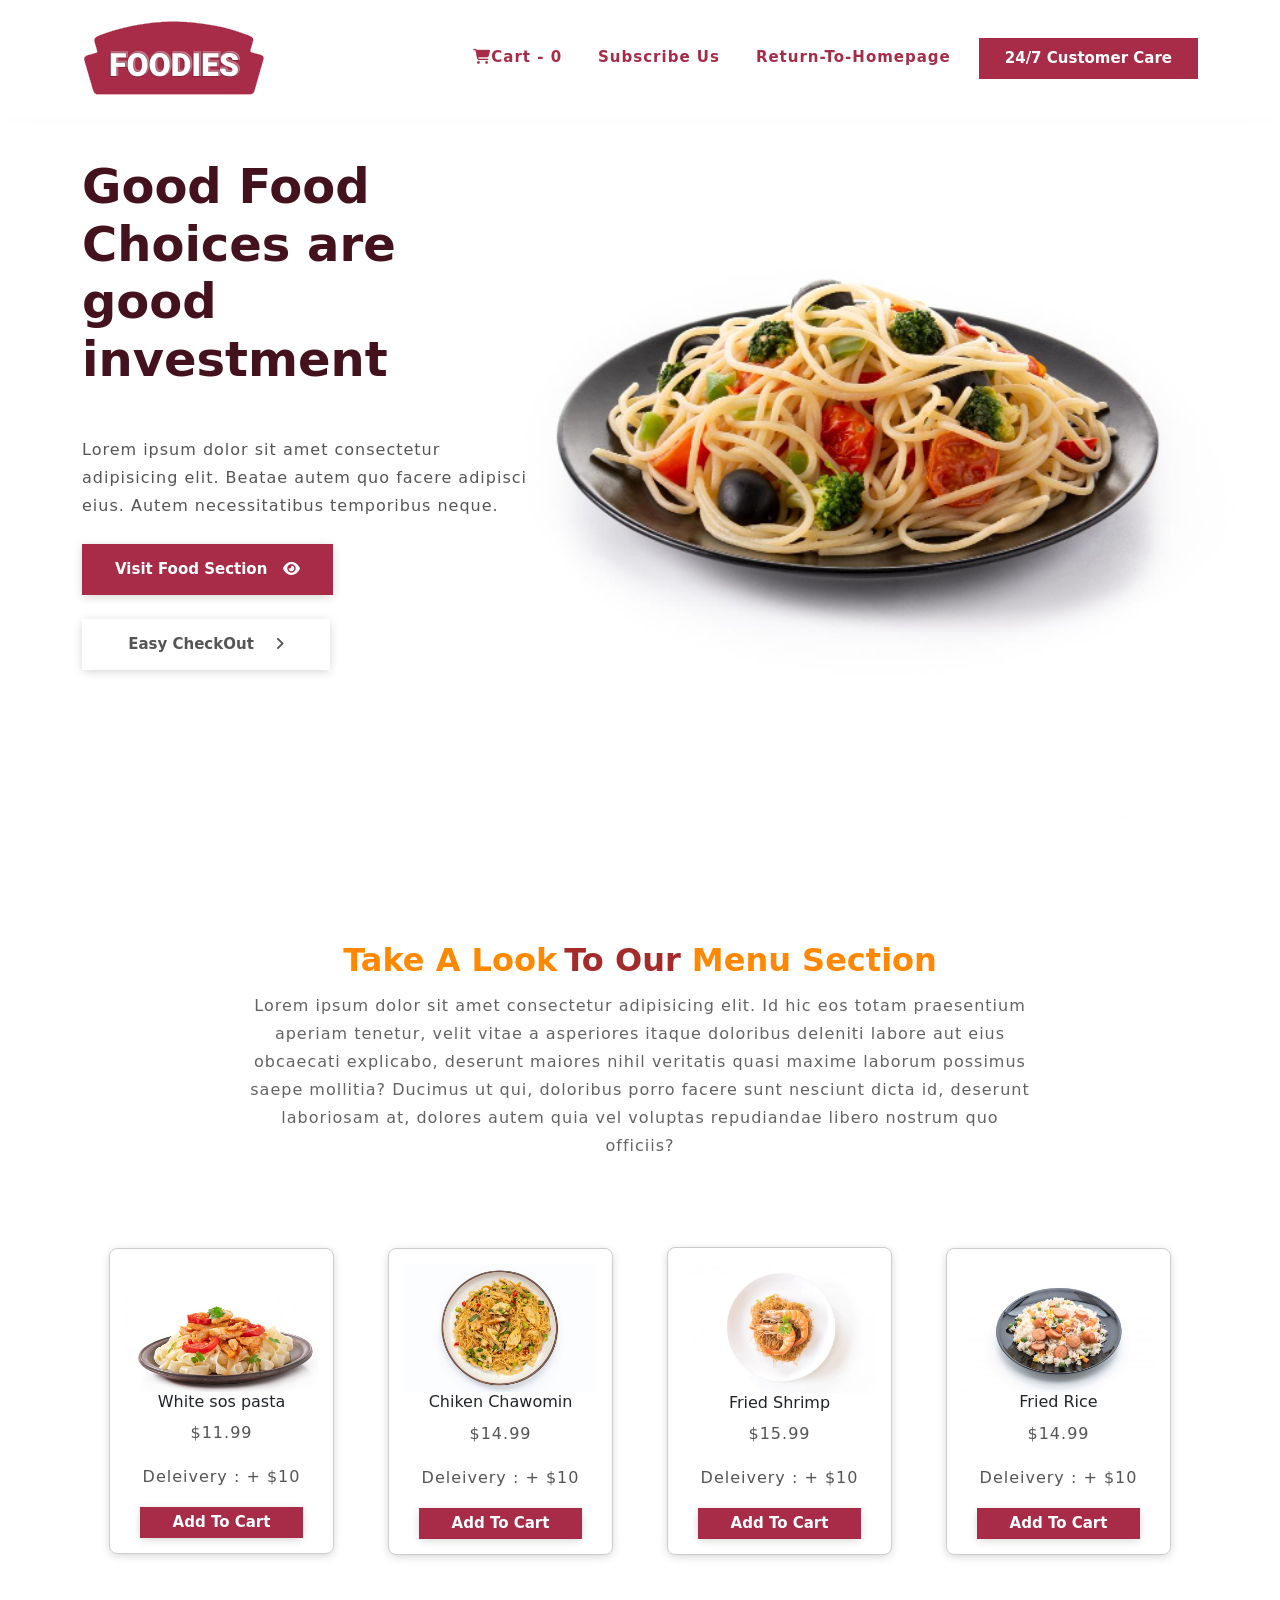
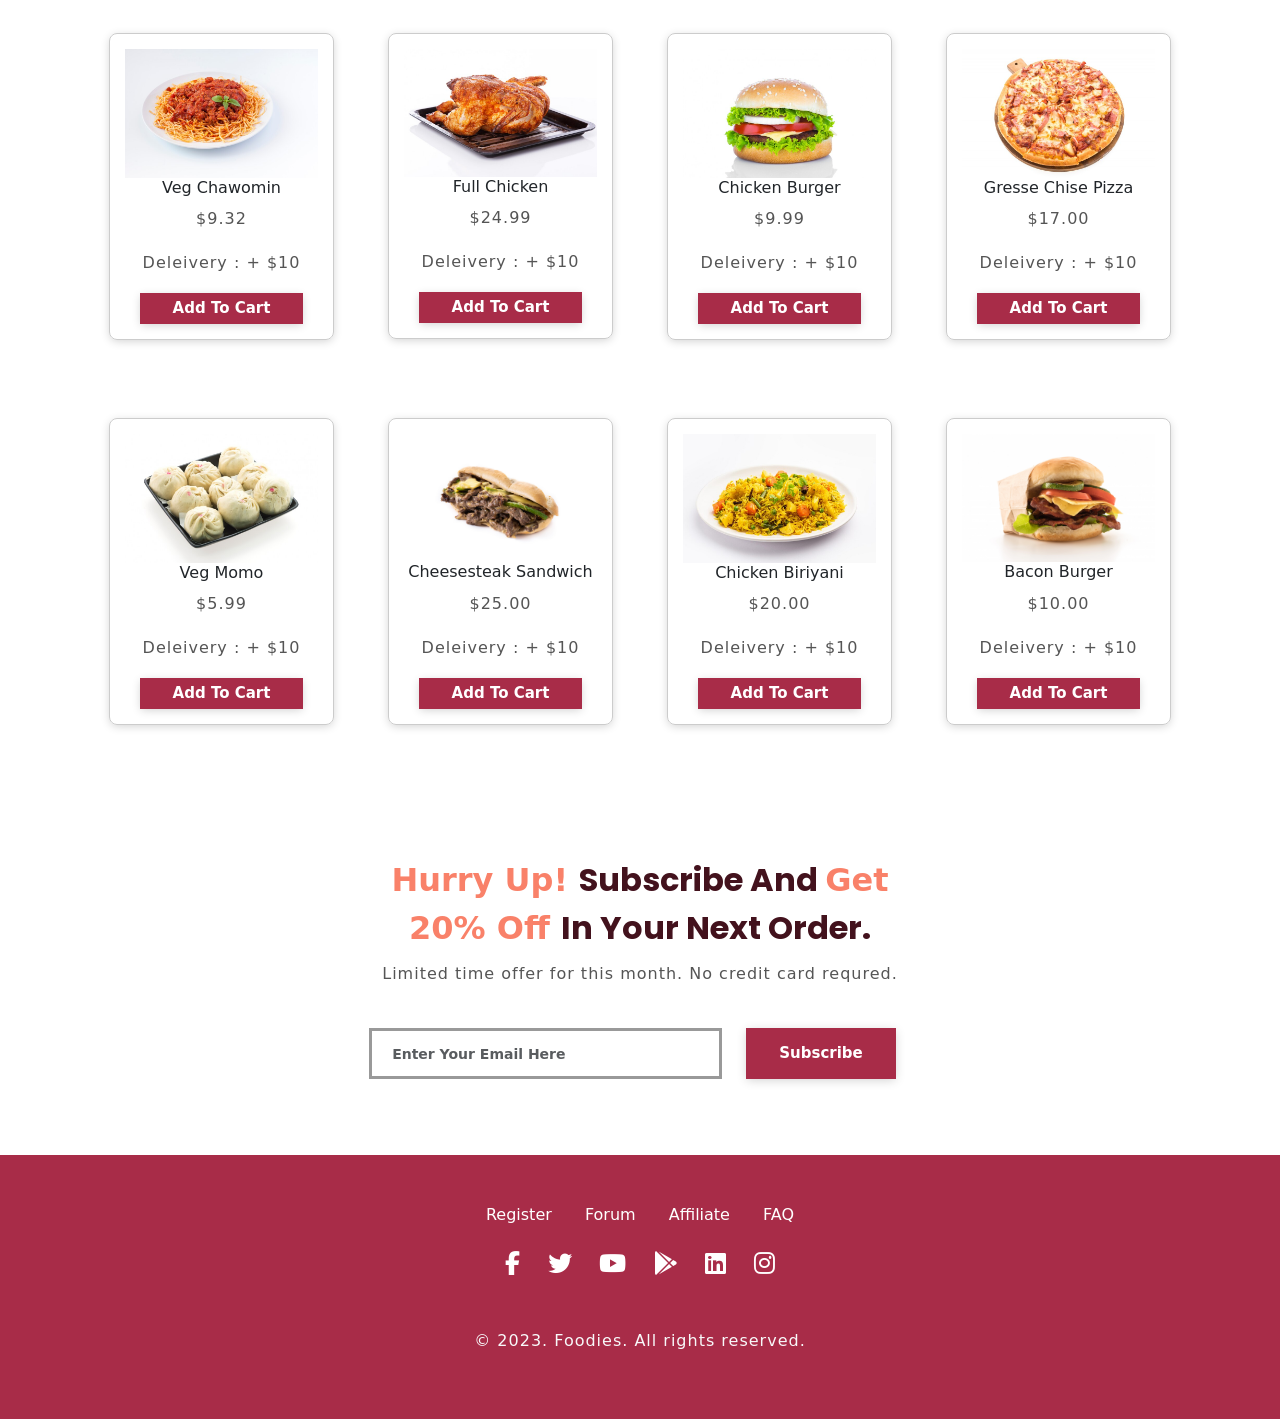
==== All-pages/add-cart.html @ e52ccf72 "first commit" ====
<!DOCTYPE html>
<html lang="en">
<head>
    <meta charset="UTF-8">
    <meta name="viewport" content="width=device-width, initial-scale=1.0">
    <title>Foodies/App/Kitchen/.in</title>

   <!-- Bootstrap css  -->
    <link rel="stylesheet" href="../bootstrap-5.3.2-dist/css/bootstrap.css">

     <!-- Own Css Link  -->
    <link rel="stylesheet" href="../StyleSheets/style.css">
    <link rel="stylesheet" href="../StyleSheets/responsive.css">
    
   <!-- font awsome cdn  -->
    <link rel="stylesheet" href="https://cdnjs.cloudflare.com/ajax/libs/font-awesome/6.4.2/css/all.min.css">
    <link rel="icon" type="image/icon" href="../Images/logo.png">
</head>
<body>

    <!-- Navbar Section  -->
<header>
    <nav class="navbar navbar-expand-lg navigation-wrap" id="nav-menu">
        <div class="container">
        <a class="navbar-brand" href="#"><img src="../Images/logo.png"></a>
        <button class="navbar-toggler" type="button" data-bs-toggle="collapse" data-bs-target="#navbarText" aria-controls="navbarText" aria-expanded="false" aria-label="Toggle navigation">
          <i class=" fas fa-strem navbar-toggler-icon"></i>
        </button>
        <div class="collapse navbar-collapse" id="navbarText">
          <ul class="navbar-nav ms-auto mb-2 mb-lg-0">
          
            <li class="nav-item" onclick="Cartitems()">
              <a class="nav-link add_to_cart">
                <i class="fa-solid fa-cart-shopping"></i>Cart - 
                 <span id="cart_status">0</span></a>
            </li>
            <li class="nav-item">
              <a class="nav-link" href="#newsletter">Subscribe Us</a>
            </li>

            <li class="nav-item">
                <a class="nav-link" href="../index.html">Return-to-homepage</a>
              </li>
             <li><button id="number" class="main-btn">24/7 Customer Care</button></li>
          </ul>
        </div>
        </div>
      </nav>



 <div id="cart" class="text-center ca_rt"><span class="cro_ss"><i class="fa-solid fa-xmark"></i></span>
  <img src="../Images/logo.png" alt="Logo" height="10%" width="40%" class="img-fluid mb-4 d-flex align-baseline">
  <div class="status"></div><hr>
  
  <div id="cartItems"></div>
  <div id="totalPrice"><span style="color: red;">Total: $0.00</span></div>
  <a href="#" id="Checkout_btn" class="main-btn py-0 my-3">CheckOut</a><br>
  <label>Delivery + VAT Changes : $ 10.00</label>
</div> <!-- Cart section end -->
</header>

<!-- Section-1 top banner  -->

<section id="Cart-Home">
  <div class="container-fluid px-0 top-banner3">
    <div class="container">
      <div class="row">
        <div class="col-lg-5 col-md-6">
          <h1>Good Food Choices are good investment</h1>
          <p>Lorem ipsum dolor sit amet consectetur adipisicing elit.
             Beatae autem quo facere adipisci eius. Autem necessitatibus temporibus neque.</p>
             <div class="mt-4">
              <a href="#our_product"><button class="main-btn">Visit Food Section<i class="fa-solid fa-eye ps-3"></i></button></a>
              <button class="white-btn ms-lg-7 mt-lg-4 mt-4 Big_button " onclick="checkOut()">Easy CheckOut <i class="fas fa-angle-right ps-3"></i></button>
             </div>
        </div>
      </div>
    </div>
  </div>
</section>


<!--  Section-2 Food Heading  -->
<section id="explore-food">
  <div class="explore-food wrapper">
    <div class="container">
      <div class="row">
        <div class="col-sm-12">
          <div class="text-content text-center">
            <h2><span style="color: rgb(255, 136, 0);">Take a Look</span> <span style="color: brown;">To Our</span><span style="color: rgb(255, 136, 0);"> Menu Section</span> </h2>
            <p style="color: #636363;">Lorem ipsum dolor sit amet consectetur adipisicing elit. Id hic eos totam praesentium 
              aperiam tenetur, velit vitae a asperiores itaque doloribus deleniti labore aut eius
               obcaecati explicabo, deserunt maiores nihil veritatis quasi maxime laborum possimus 
               saepe mollitia? Ducimus ut qui, doloribus porro facere sunt nesciunt dicta id, deserunt 
               laboriosam at, dolores autem quia vel voluptas repudiandae libero nostrum quo officiis?</p>
          </div>
        </div>
      </div>
    </div>
  </div>
</section>
<!--  Sections -3 Product-->


    <!-- 1st section start -->
    <section id="our_product" class="container mx-auto">
    <div class="container mt-1">
      <div class="row">
          <div class="col-md-3 center_class">
              <div class="product-card container ">
                  <img src="../Images/order-images/white-sors-pasta-1.jpg" alt="Product 4" width="100%" height="100%">
                  <h6>White sos pasta</h6>
                  <p>$11.99</p>
                  <p>Deleivery : + $10</p>
                  <button class=" py-0 main-btn" onclick=" addMessage(),addToCart('./burger.jpg', 'White sos pasta', 11.99)">Add to Cart</button>
              </div>
          </div>
          <div class="col-md-3 center_class">
              <div class="product-card container ">
                  <img src="../Images/order-images/chawomin-2.jpg" alt="Product 4" width="100%" height="100%">
                  <h6> Chiken Chawomin</h6>
                  <p>$14.99</p>
                  <p>Deleivery : + $10</p>
                  <button class="main-btn py-0 " onclick="addMessage(),addToCart('./product2.jpg', 'Chiken Chawomin', 14.99)">Add to Cart</button>
              </div>
          </div>
          <div class="col-md-3 center_class">
              <div class="product-card container ">
                  <img src="../Images/order-images/shrimp-3.jpg" alt="Product 4" width="100%" height="100%">
                  <h6>Fried Shrimp</h6>
                  <p>$15.99</p>
                  <p>Deleivery : + $10</p>
                  <button class="main-btn py-0" onclick="addMessage(),addToCart('product3.jpg', 'Fried Shrimp', 15.99)">Add to Cart</button>
              </div>
          </div>
          <div class="col-md-3 center_class">
              <div class="product-card container ">
                  <img src="../Images/order-images/spacial-fried-rice-4.jpg" alt="Product 4" width="100%" height="100%">
                  <h6>Fried Rice</h6>
                  <p>$14.99</p>
                  <p>Deleivery : + $10</p>
                  <button class="main-btn py-0" onclick="addMessage(),addToCart('product4.jpg', 'Chicken wings', 14.99)">Add to Cart</button>
              </div>
          </div>
      </div>
  </div> <!-- 1st section end -->
  
  
  <!-- 2nd section start -->
  <div class="container mt-5">
      <div class="row">
          <div class="col-md-3 center_class">
              <div class="product-card container">
                  <img src="../Images/order-images/chawomin-5.jpg" alt="Product 4" width="100%" height="100%">
                  <h6>Veg Chawomin</h6>
                  <p>$9.32</p>
                  <p>Deleivery : + $10</p>
                  <button class="main-btn py-0" onclick="addMessage(),addToCart('./burger.jpg', 'Veg Chawomin', 9.32)">Add to Cart</button>
              </div>
          </div>
          <div class="col-md-3 center_class">
              <div class="product-card container">
                  <img src="../Images/order-images/chicken-6.jpg" alt="Product 4" width="100%" height="100%">
                  <h6>Full Chicken</h6>
                  <p>$24.99</p>
                  <p>Deleivery : + $10</p>
                  <button class="main-btn py-0" onclick="addMessage(),addToCart('./product2.jpg', 'Full Chicken', 24.99)">Add to Cart</button>
              </div>
          </div>
          <div class="col-md-3 center_class">
              <div class="product-card container">
                  <img src="../Images/order-images/burger-7.jpg" alt="Product 4" width="100%" height="100%">
                  <h6>Chicken Burger</h6>
                  <p>$9.99</p>
                  <p>Deleivery : + $10</p>
                  <button class="main-btn py-0" onclick="addMessage(),addToCart('product3.jpg', 'Chicken Burger', 9.99)">Add to Cart</button>
              </div>
          </div>
          <div class="col-md-3 center_class">
              <div class="product-card container">
                  <img src="../Images/order-images/pizza-8.jpg" alt="Product 4" width="100%" height="100%">
                  <h6>Gresse Chise Pizza</h6>
                  <p>$17.00</p>
                  <p>Deleivery : + $10</p>
                  <button class="main-btn py-0" onclick="addMessage(),addToCart('product4.jpg', 'Gresse Chise Pizza', 17.00)">Add to Cart</button>
              </div>
          </div>
      </div>
  </div> <!-- 2nd section end -->
  
  <!-- 3rd section start -->
  <div class="container mt-5">
      <div class="row">
          <div class="col-md-3 center_class">
              <div class="product-card container">
                  <img src="../Images/order-images/momos-9.jpg" alt="Product 4" width="100%" height="100%">
                  <h6>Veg Momo</h6>
                  <p>$5.99</p>
                  <p>Deleivery : + $10</p>
                  <button class="main-btn py-0" onclick="addMessage(),addToCart('./burger.jpg', 'Veg Momo', 5.99)">Add to Cart</button>
              </div>
          </div>
          <div class="col-md-3 center_class">
              <div class="product-card container">
                  <img src="../Images/order-images/cheesesteak sandwich-13.jpg" alt="Product 4" width="100%" height="100%">
                  <h6>Cheesesteak Sandwich</h6>
                  <p class="padding-stops">$25.00</p>
                  <p class="padding-stop">Deleivery : + $10</p>
                  <button class="main-btn py-0 " onclick="addMessage(),addToCart('./product2.jpg', 'Cheesesteak Sandwich', 25.00)">Add to Cart</button>
              </div>
          </div>
          <div class="col-md-3 center_class">
              <div class="product-card container md-w-25">
                  <img src="../Images/order-images/biriyani-10.jpg" alt="Product 4" width="100%" height="100%">
                  <h6>Chicken Biriyani</h6>
                  <p>$20.00</p>
                  <p>Deleivery : + $10</p>
                  <button class=" main-btn py-0 " onclick="addMessage(),addToCart('product3.jpg', 'Chicken Biriyani', 20.00)">Add to Cart</button>
              </div>
          </div>
          <div class="col-md-3 center_class">
              <div class="product-card container md-w-25">
                  <img src="../Images/order-images/bacon-burger-11.jpg" alt="Product 4" width="100%" height="100%">
                  <h6>Bacon Burger</h6>
                  <p>$10.00</p>
                  <p>Deleivery : + $10</p>
                  <button class="main-btn py-0 " onclick="addMessage(),addToCart('product4.jpg', 'Bacon Burger', 10.00)">Add to Cart</button>
            </div>
          </div>
      </div>
  </div>
</section><!-- 3rd section end -->

<!-- Section-4 NewsLetter  -->

<section id="newsletter">
  <div class="newsletter wrapper">
    <div class="container">
      <div class="row">
        <div class="col-sm-12">
          <div class="text-content text-center pb-4">
            <h2><span style="color: #f98169;">Hurry up! </span>Subscribe 
              and <span style="color: #f98169;"> get 20% off </span>in your next order.</h2>
              <p>Limited time offer for this month. No credit card requred.</p>
          </div>
          <form action="#" class="newsletter">
            <div class="row">
              <div class="col-md-8 col-12 mb-4">
                <input type="text" class="form-control" placeholder="Enter Your Email Here" name="email" required>
              </div>
              <div class="col-md-4 col-12">
                <button class="main-btn" type="submit">Subscribe</button>
              </div>
            </div>
          </form>
        </div>
      </div>
    </div>
  </div>
</section>
<!--  Section-5 Footer-->

<footer id="footer">
  <div class="footer py-5">
    <div class="container">
      <div class="row">
        <div class="col-md-12 text-center">
          <a class="footer-link" href="#">Register</a>
          <a class="footer-link" href="#">Forum</a>
          <a class="footer-link" href="#">Affiliate</a>
          <a class="footer-link" href="#">FAQ</a>
          <div class="footer-social pt-4 text-center">
            <a href="#"><i class="fab fa-facebook-f"></i></a>
            <a href="#"><i class="fab fa-twitter"></i></a>
            <a href="#"><i class="fab fa-youtube"></i></a>
            <a href="#"><i class="fa-brands fa-google-play"></i></a>
            <a href="#"><i class="fab fa-linkedin"></i></a>
            <a href="#"><i class="fab fa-instagram"></i></a>
        <div class="col-sm-12">
          <div class="footer-copy">
            <div class="copy-right text-center pt-5">
              <p class="text-light"> © 2023. Foodies. All rights reserved.</p>
            </div>
          </div>
        </div>
      </div>
    </div>
  </div>
</div>
</div>          
</footer>

<script src="../MyJavaScript/add-to-cart.js"></script>
<script src="../bootstrap-5.3.2-dist/js/bootstrap.bundle.js"></script>
</body>
</html>
---- StyleSheets/style.css ----
@import url('https://fonts.googleapis.com/css2?family=Quicksand:wght@300;400;500;600;700&family=roboto:wght@100;300;400;500;700;900&ddisplay=swap');
@import url('https://fonts.googleapis.com/css2?family=Poppins:wght@300;400;600&display=swap');
*{
    font-family: var(--bs-body-font-family);
}
*, *:after, *:before{
    -webkit-box-sizing: border-box;
    box-sizing: border-box;
    margin: 0;
    padding: 0;
}

:active, :hover, :focus{
    outline: 0 !important;
    outline-offset: 0;
}
a,
a:hover{
    text-decoration: none;

}

a:hover{
    color: var(--primary-color) !important;
}

ul, ol{
    margin: 0;
    padding: 0;
}
 /* 
==========================
variable define: 
==========================
 */
 :root{
    --primary-color: #a82c48;
    --secondry-color: #43121d;
    --tertiary-color:#f98169;
    --white-color: #fff;
    --text-color: #555;
    --text-gray: #999;
    --black-color:#000;
    --primary-fonts:  'sans-serif';
    --secondry-fonts: 'quicksand';
    --green: green;
    --black: #130f40;
    --light-color: #666;
    --box-shadow:  0px 2px 10px -1px rgb(0 0 0 / 19%);
    --border:  .2rem solid rgba( 0, 0, 0.1);
    --outline:  .1rem solid rgb(215, 222, 190);
    --button-shadow:0.6rem 0.6rem 1.1rem  #9cde9c;
    --font-family: var(--bs-body-font-family);
}

html{
    scroll-behavior: smooth;
}

body{
    font-family: var(--primary-fonts);
    font-size: 100%;
    font-weight: 400;
   
}
 /* 
==========================
Custom Scrollbar
==========================
 */

::-webkit-scrollbar{
    width: 0.625rem;
}
::-webkit-scrollbar-track{
    background: var(--white-color);
}
::-webkit-scrollbar-thumb{
    background: var(--primary-color);
} 

 /* 
==========================
 Custom css design
==========================
 */

 h1{
    font-size: 3rem;
    font-weight: 900;
    margin-bottom: 3rem;
    color: var(--secondry-color);
    
}
h2{
    font-weight: 700;
    font-size: 2rem;
    text-transform: capitalize;
    font-family: 'Poppins';
    color: var(--secondry-color);
    line-height: 3rem;
} 

h4{
    color: var(--secondry-color);
    font-family: var(--secondry-fonts);
    text-transform: capitalize;
    font-size: 18px;
    font-weight: 800;
    margin-bottom: 0.5rem;
}

h5{
    color: var(--primary-color);
    font-family: var(--secondry-fonts);
    text-transform: capitalize;
    font-size: 1rem;
    font-weight: 700;
    margin-bottom: 0.5rem;
}

p{
    font-size: 1rem;
    color: var(--text-color);
    font-weight: 400;
    line-height: 1.75rem;
    letter-spacing: 1px;
}

.main-btn{
    display: inline-block;
    padding: 0.625rem 1.875rem;
    line-height: 1.5625rem;
    background-color: var(--primary-color);
    border: 0.1875rem solid var(--primary-color);
    color: var(--white-color);
    font-size: 0.9375rem;
    font-weight: 600;
    text-transform: capitalize;
    box-shadow: 0px 2px 10px -1px rgb(0 0 0 / 19%);
    -webkit-transition: all .4s ease-out 0s;
    -o-transition: all .4s ease-out 0s;
    -moz-transition: all .4s ease-out 0s;
    transition: all .4s ease-out 0s;
}
.white-btn{
    display: inline-block;
    padding: 0.625rem 2rem;
    line-height: 25px;
    background-color: var(--white-color);
    border: 0.1875rem solid var(--white-color);
    color: var(--text-color);
    font-size: 0.9375rem;
    font-weight: 600;
    text-transform: capitalize;
    box-shadow: 0px 2px 10px -1px rgb(0 0 0 / 19%);
    -webkit-transition: all .4s ease-out 0s;
    -o-transition: all .4s ease-out 0s;
    -moz-transition: all .4s ease-out 0s;
    transition: all .4s ease-out 0s;
    
}
.Big_button{
    padding: 0.625rem 2.7rem;
  }
  .center_class{
    display: flex;
    align-items: center;
    justify-content: center;
  }

.main-btn:hover{
    background-color: transparent;
    color: var(--primary-color);
}


.white-btn:hover{
    background-color: transparent;
    color: var(--primary-color);
    border-color: var(--primary-color);
}
.wrapper{
    padding-top: 7.25rem;
    padding-bottom: 3.25rem;
    
}

.text-content{
    width: 70%;
    margin: auto;
}

.counter-section h2, 
.testimonial-section h2,
.book-food-text h2{
    color: var(--white-color);
}
  /* 
==========================
 Navbar style 
==========================
 */

.navigation-wrap{
    position: fixed;
    width: 100%;
    left: 0;
    z-index: 1000;
    -webkit-transition: all 0.3s ease-out;
    transition: all 0.3s ease-out;
    background: var(--white-color);
    box-shadow: 0 0.125rem 1.75rem 0 rgb(0, 0, 0, 0.01);
    transition: all .15s ease-in-out 0s;
}

.navigation-wrap .nav-item{
    padding: 0 0.625rem;
    transition: all 200ms linear;
    cursor: pointer;
}
.navbar-toggler:focus{
    outline: unset;
    border: unset;
    box-shadow: none;
}
.nav-link{
    font-size: 0.9375rem;
    font-weight: 600;
    text-transform: capitalize;
    color: var(--primary-color);
    letter-spacing: 1px;
}

.nav-item:hover{
    border: 0.2px solid var(--primary-color);
    box-shadow: var(--box-shadow);
}


.navigation-wrap .main-btn{
    padding: 0.3125rem 1.4375rem;
    box-shadow: none;
    margin-left: 0.625rem;
}
#cart_status{
    cursor: pointer;
}
   /* 
==========================
 Navbar onscroll 
==========================
 */


.navigation-wrap .scroll-on{
    position: fixed;
    top: 0;
    left: 0;
    width: 100%;
}
   /* 
=============================
1 Home pageTop- Banner Styling 
=============================
 */
.top-banner{
    width: 100%;
    background: url(../Images/background-img/bg-1.jpg) no-repeat center;
    background-size: cover;
    padding: 9.875rem 0 9.375rem;
}
/* ===============================
2 Learnmore page banner section 
   ===============================
*/
.top-banner2{
    width: 100%;
    background: url(../Images/background-img/spices-spoon-spread-table.jpg) no-repeat center;
    background-size: cover;
    padding: 9.875rem 0 9.375rem;
}
/* ===============================
  3 Addtocart page banner section 
   ===============================
*/
.top-banner3{
    width: 100%;
    background: url(../Images/background-img/Animation-5.jpg) no-repeat center;
    background-size: cover;
    padding: 9.875rem 0 9.375rem;
    animation-name: background-img ;
    animation-duration: 15s;
    animation-iteration-count: infinite;
}
/*Cart page Banner Animation  */
@keyframes background-img{
    33%{
        background-image: url(../Images/background-img/animation-background-1.jpg);
        background-size: cover;
        background-repeat: no-repeat;
        background-position: center center;
    }
    66%{
        
        background-image: url(../Images/background-img/animation-4.jpg);
        background-size: cover;
        background-repeat: no-repeat;
        background-position: center center;

    }
    100%{
        
        background-image: url(../Images/background-img/animation-background-3.jpg);
        background-size: cover;
        background-repeat: no-repeat;
        background-position: center center;
    }
} 
/* =====================
    Counter Degign  
   ===================== */
   .counter-section{
    background: var(--primary-color);
    padding: 2.5rem 0;
   }

   .counter-section p{
    color: var(--white-color);
    text-transform: uppercase;
   }

/* 
==========================
 About Section Style
==========================
 */
   .about-section{
    background: var(--white-color);
   } 

   .about-section .card,
   .about-section .card img{
    border-radius: 0.625rem;
    margin-top: 7rem;
   }

   .about-section .text-sec{
    padding-left: 2rem;
   }

   .about-section-wrapper{
        margin-top: 5rem;
   }

 /* 
==========================
Food Section Styleing
==========================
 */
 
   .food-type{
    padding-top: 3.25rem;
   }

   .food-type ul li{
    font-size: 1rem;
    color: var(--text-color);
    line-height: 32px;
    position: relative;
    margin-left: 30px;
   }

   .food-type ul li .fa-solid{
    color: var(--primary-color);
    font-size: 1.25rem;
    display: inline-block;
    font-weight: 900;
    margin-right: 1rem;
    margin-top: 1rem;
   }

   .list-unstyled {
    font-weight: 600;
    font-family: 'Quicksand';
    
   }

   .story-section{
    width: 100%;
    height: 28.125rem;
    background: url('../Images/background-img/bg-2.jpg') no-repeat center;
    background-size: cover;
    padding-top: 100px;
    text-align: center;
   }
    
   .story-section h2{
    color: var(--primary-color);
   }


 /* 
==========================
 Explore Food Styleing 
==========================
 */
   .explore-food .card{
    border: none;
    background-color: transparent;
    border-radius: 0.9375rem;
   }

   .explore-food .card img{
    border-radius: 0.9375rem;
    object-fit: cover;
   }

   .explore-food .card span{
    display: block;
    font-size: 1.5rem;
    font-weight: 700;
    color: var(--primary-color);
    padding-bottom: 1rem;
    border-bottom: 0.0625rem solid #eee;
   }
   .explore-food .card span del{
    color: var(--text-gray);
    margin-left: 0.5rem;
   }
   
   /* 
=================================
 Testimonial Section Styleing  
=================================
 */

   .testimonial-section{
    background-color: var(--primary-color);
   }
   .testimonial-section .carousel-item{
    margin-top: 3rem;
    padding: 10rem 3.125rem;
    background-color: var(--white-color);
    border-radius: 0.9375rem;
    text-align: center;
   }
   
   .testimonial-section  .carousel-caption img{
    max-width: 5rem;
    border-radius: 50%;
    padding: 0.3125rem;
   }

   .testimonial-section .carousel-item .carousel-caption p{
    font-size: 1.3125rem;
    line-height: 2.0625rem;
    padding: 0 11% 0.625rem;
   }

   .testimonial-section .carousel-indicators {
    bottom: -2.8125rem;
   }

   .testimonial-section .carousel-indicators button{
    width: 15px;
    height: 15px;
    outline: none;
    border-radius: 50%;
    border: none;
    margin-right: 1rem;
    opacity: 0.2;
   }

   .testimonial-section .carousel-indicators button.active{
    opacity: 1;
   }

/* 
==========================
 FAQ Section styleing 
==========================
 */
.faq h4 span{
    color: var(--primary-color);
    font-size: 1.875rem;
    margin-right: 0.3125rem;
}

.book-food{
    width: 100%;
    background: url('../Images/background-img/bg-3.jpg') no-repeat center;
    background-size: cover;
    background-attachment: fixed;
    background-position: 0 71.9125px;
    padding: 4.375rem;
}
/* 
==========================
 Newsletter Styling  
==========================
 */
.newsletter{
    width: 66%;
    margin: 0 auto;
}
.newsletter .form-control{
    height: 3.225rem;
    padding: 0 1.25rem;
    font-size: 0.875rem;
    width: 100%;
    border: none;
    border-radius: 0;
    background: transparent;
    border: 0.1875rem solid var(--text-gray);
    color: var(--black-color);
    font-weight: 700;
}
.newsletter .form-control:hover,
.newsletter .form-control:focus{
    outline: none;
    box-shadow: none;
    border-color: var(--primary-color);
}
/* 
==========================
 Footer-Styling  
==========================
 */
.footer{
    background: var(--primary-color);
    width: 100%;
}
.footer .footer-link{
    display: inline;
    font-size: 1rem;
    color: var(--white-color);
    padding: 0 0.875rem;
}
.footer .footer-link:hover{
    background-color: #eee;
    font-weight: 900;
    padding: 3.5px 9px;
    border: 1px solid var(--black-color);
    border-radius: 3px;
}
.footer a i{
    font-size: 1.5rem;
    color: var(--white-color);
    padding: 0 1rem;
}
.footer a i:hover{
    padding: 1rem 1rem;
    color: #a82c48;
    background-color: #eee;
    border-radius: 50%;
}
/*
+++++++++++++++++++++++++++++++
 Add to Cart Product Section 
+++++++++++++++++++++++++++++++
 */
.product-card {
    border: 1px solid #ccc;
    border-radius: 8px;
    padding: 15px;
    margin: 15px;
    text-align: center;
    box-shadow: var(--box-shadow);
}
#cart {
    position: fixed;
    top: 117px;
    right: 10px;
    background-color: #f1f1f1;
    padding: 10px 10px;
    border-radius: 5px;
    border: 1px solid #ccc;
    display: none;
    overflow-y: scroll;
    height: 66%;
    box-shadow: var(--box-shadow);
}
#cart.active{
    display: block;
}

.cart-item {
    display: flex;
    justify-content: space-between;
    border-bottom: 1px solid #ccc;
    padding: 5px 10px;
   
}

#totalPrice {
    font-weight: bold;
    margin-top: 10px;
}

#name_pro{
    padding: 0rem 1rem;
    font-weight: 700;
}
#price_pro{
    padding-right: 4rem;
    font-weight: 700;
}

.cro_ss{
    display: flex;
    justify-content: end;
}
.cro_ss:hover{
    color: #a82c48;
    size: 1rem;
}


.white-btn{
    margin-left: 0rem;
   
}
---- StyleSheets/responsive.css ----
/* 
===============================
Responsiveness For Galexcy Fold
===============================
*/
@media(max-width: 280px){

    html{
        size: 70%;
    }
}

/* 
===============================
Responsiveness For Big screen
===============================
*/
@media(max-width: 1400px){

    #Cart-section{
        position: fixed;
        top: 6rem;
        left: 35rem;
        width: 50%;
        height: 10%;
        background: #ffffffff;
        scroll-behavior: smooth; 
    }
}
/* 
===============================
Responsiveness For midium screen
===============================
*/
@media(max-width: 1215px){

  .fa-heart{
       font-size: 0.2rem;
  } 
    }

/* 
===============================
Responsiveness For midium Dekstop
===============================
*/
@media(max-width: 1199px){
    #Cart-section{
        position: fixed;
        top: 6rem;
        left: 30rem;
        width: 50%;
        height: 10%;
        background: #ffffffff;
        scroll-behavior: smooth; 
    }   
}
/* 
===============================
Responsiveness For small Dekstop
===============================
*/
@media(max-width: 1030px){

}
/* 
===============================
Responsiveness For IPAD
===============================
*/
@media(max-width: 991px){

    /* Custom Classes */
    .text-content{
        width: 100%;
    }

    /* Navbar Brand  */
    .navigation-wrap .navbar-brand img{
        height: 3.8125rem;
    }

    .navigation-wrap{
        text-align: center;
        background-color: var(--white-color);
    }

    .navigation-wrap .nav-link{
        line-height: 1.875rem;
    }

    /* Banner Design  */
    .top-banner{
        padding: 9.375rem 0 9.375rem;
    }

    /* Carousel Section Styling  */
    .testimonial-section .carousel-item .carousel-caption p{
        padding: 0;
    }

   /* cart styling  */
    .center_class{
        width: 50%;
        display: flex;
        justify-content: center; 
       
    }
    
    .padding-stop{
        margin-bottom: 0.8rem;
    }
    .padding-stops{
        margin-bottom: 0rem;
    }  
}
/* 
===============================
Responsiveness For All Tabs and pads
===============================
*/
@media(max-width: 767px){

    /* custom css  */
    h1{
        font-size: 2.4rem;
    }

    h2{
        font-size: 2rem;
        line-height: 2.0625rem;
    }

    /* top banner  */
    .top-banner{
        padding: 10.875rem 0 9.375rem;
    }

    /* Story Section  */
    .story-section{
        height: auto;
        padding: 3rem 0;
    }
}
/* 
===============================
Carousel Section Styling
===============================
*/
.testimonial-section .carousel-item {
    padding: 10rem 3.125rem;
  }

.testimonial-section .carousel-item .carousel-caption p{
        padding-top: 11rem 3.125rem ;
        font-size: 1rem;
    }

    /* Newsletter Sections  */

    .newaletter{
        width: 75%;
        margin-bottom: 1rem;
    }

    
    .newaletter .main-btn{
        width: 100%;
        margin-top: 1rem;
    }

    /* Footer Styling  */

    .footer .footer-stuff,
    .footer a i{
        padding: 0 0.7rem;
    }

/* 
=======================================
Responsiveness For tabs and big phone
=======================================
*/

    @media(max-width: 632px){
      
        #our_product{
            align-items: center;
        }

        .center_class{
            width: 100%;
            display: flex;
            justify-content: center; 
            align-items: center;
           
        }
    }

/* 
===================================
Responsiveness For Middium Mobile
===================================
 */
@media(max-width: 490px){
    .testimonial-section .carousel-item {
        padding: 13rem 3.125rem;
      }
      .cart-item {
        display: flex;
        align-items: center;
      }
    
     
}

@media(max-width: 334px){
    .footer .footer-link{
        display: inline;
        font-size: 0.7rem;
        color: var(--white-color);
        padding: 0 0.7rem;
    }
    .footer a i{
        font-size: 1.1rem;
    }
}

/* 
==============================
Responsiveness For small Mobile
==============================
 */
@media(max-width: 330px){
/* Carousel Section Styling  */
    .testimonial-section .carousel-item {
      padding: 13rem 3.125rem;
    }

    .testimonial-section .carousel-item .carousel-caption p{
        padding-top: 0rem ;
        font-size: 0.7rem;
    }
}
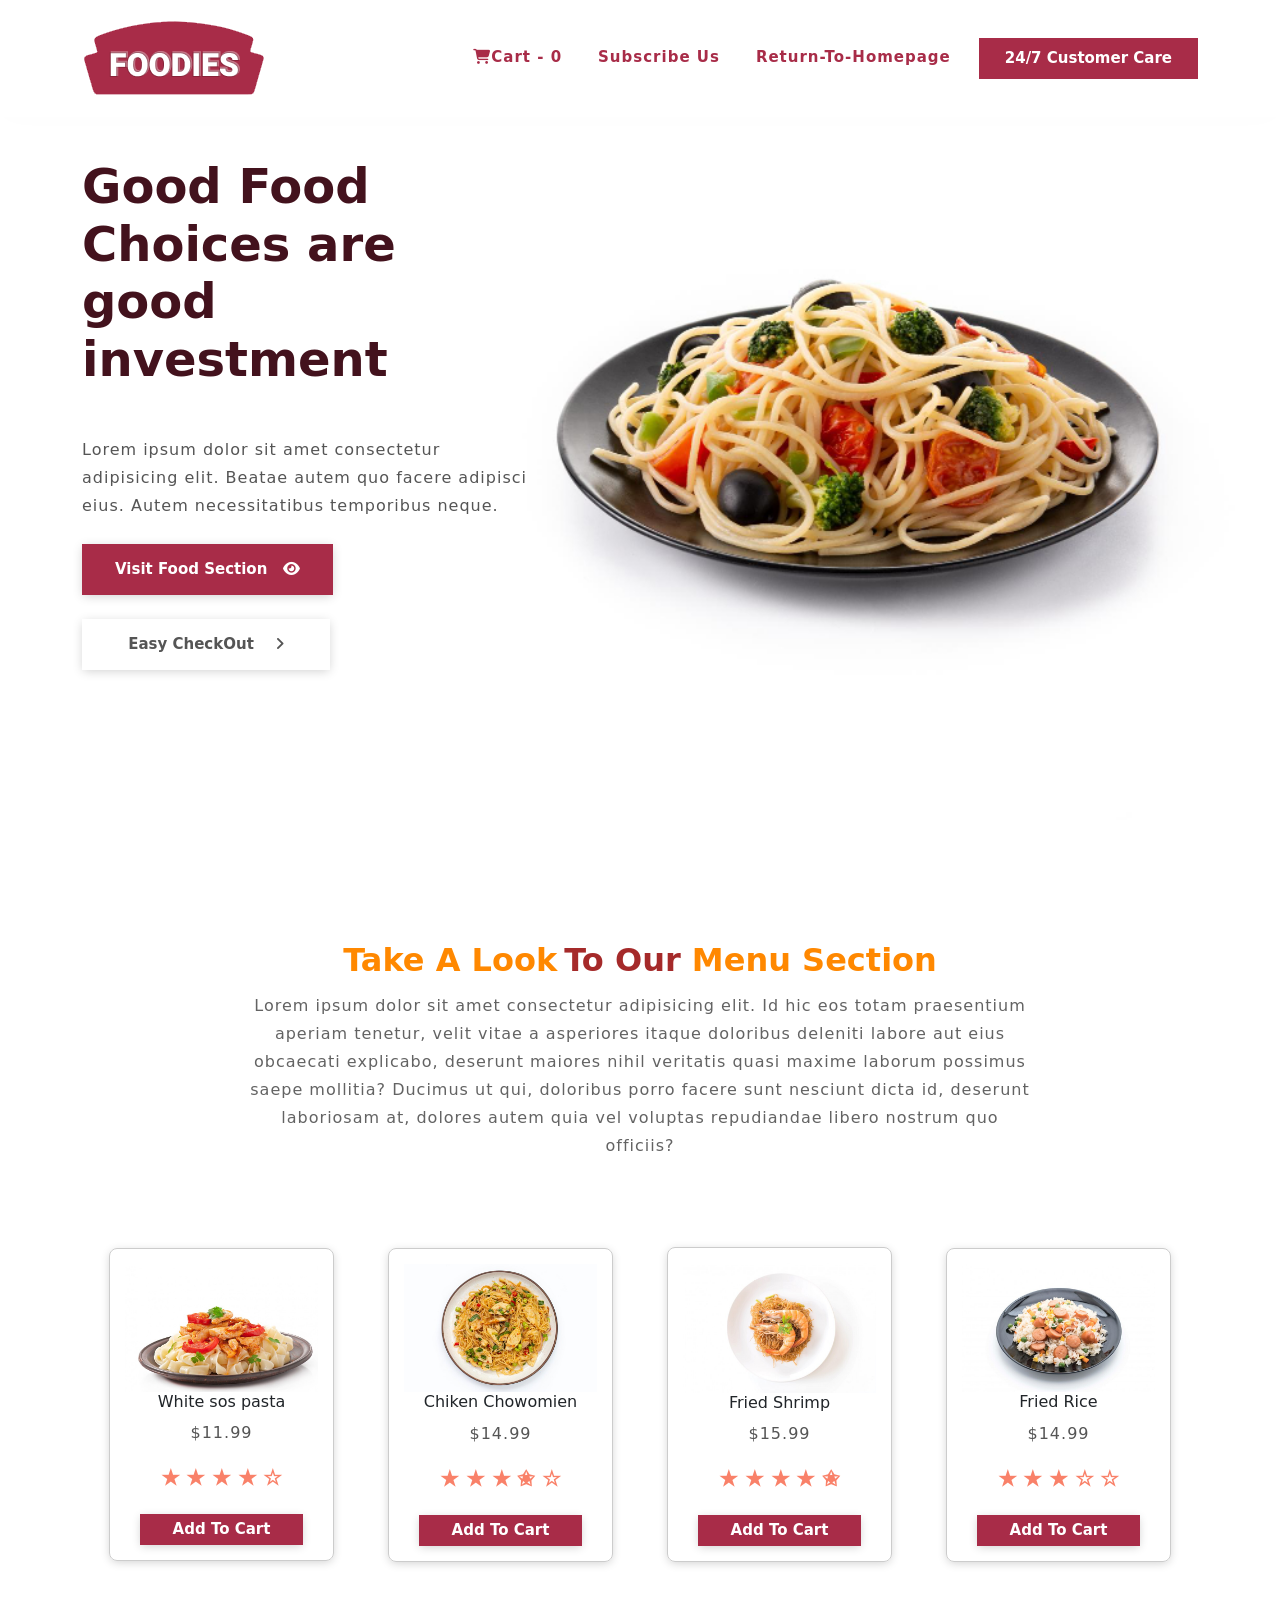
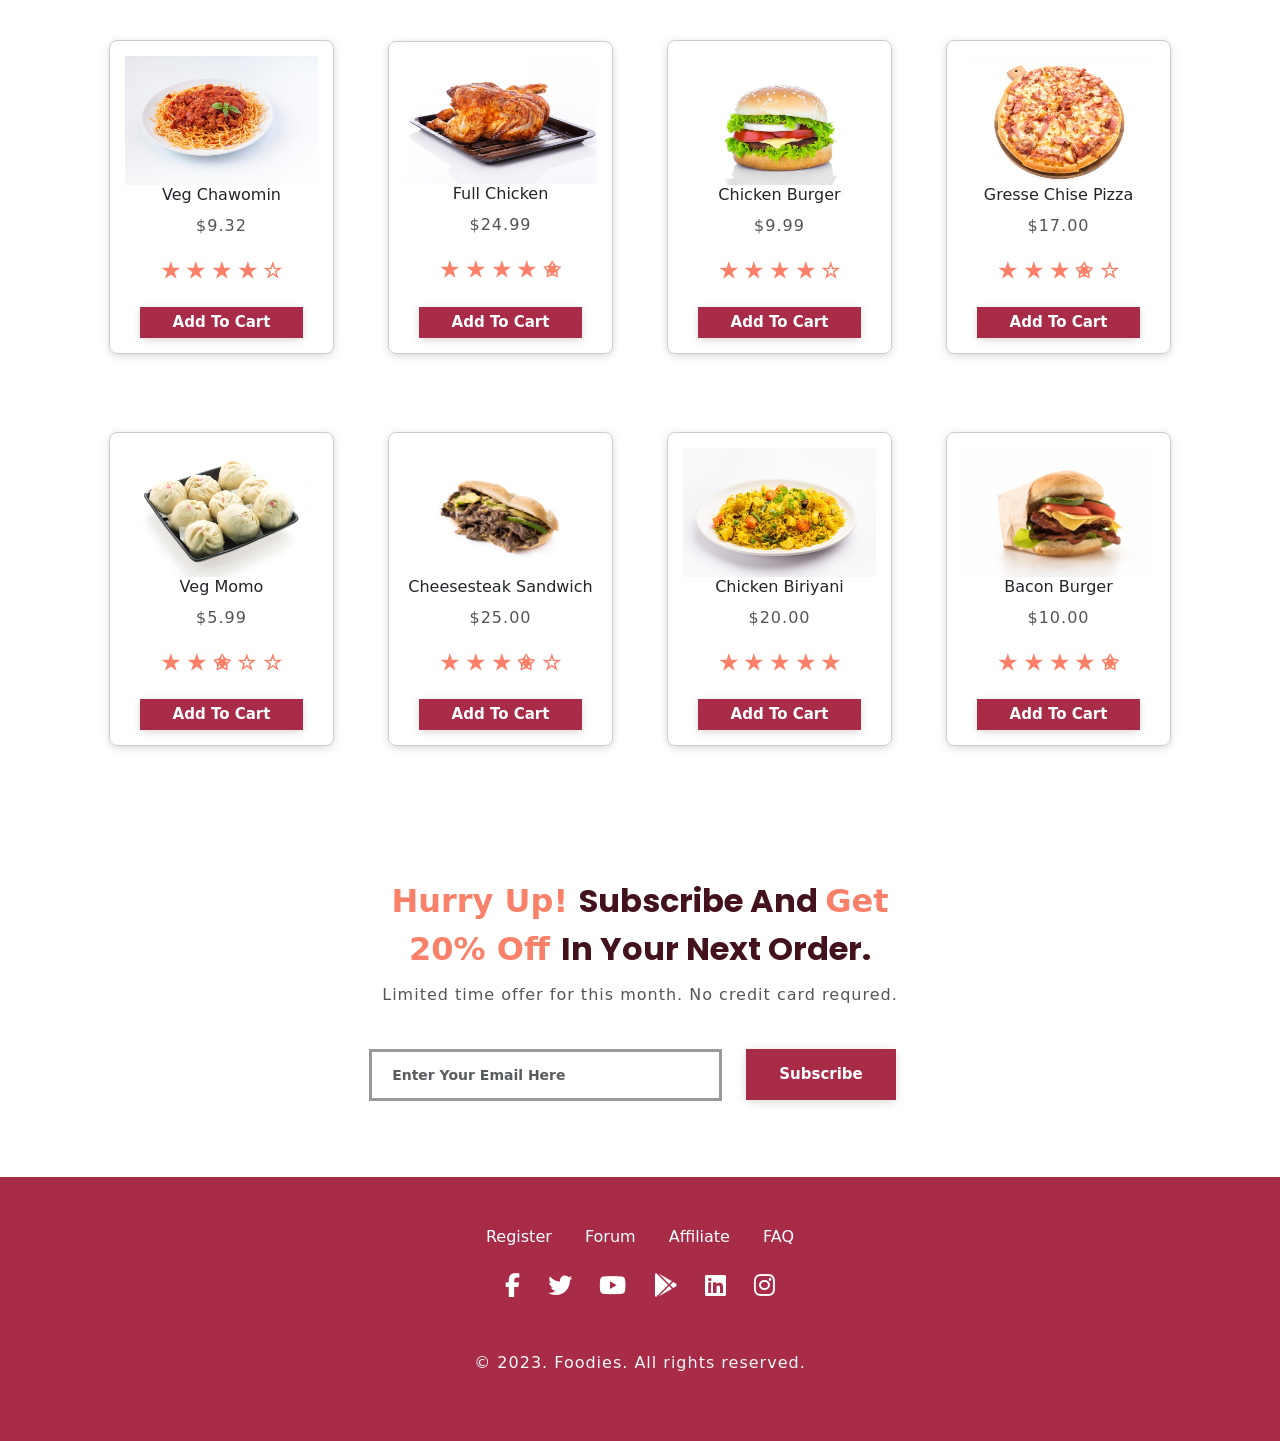
==== commit b45f1055: "second commit" ====
--- a/All-pages/add-cart.html
+++ b/All-pages/add-cart.html
@@ -51,11 +51,13 @@
 
  <div id="cart" class="text-center ca_rt"><span class="cro_ss"><i class="fa-solid fa-xmark"></i></span>
   <img src="../Images/logo.png" alt="Logo" height="10%" width="40%" class="img-fluid mb-4 d-flex align-baseline">
+  <i class="fa-solid fa-cart-shopping"></i> Total Item - 
+                 <span id="cart_count">0</span></a>
   <div class="status"></div><hr>
   
   <div id="cartItems"></div>
   <div id="totalPrice"><span style="color: red;">Total: $0.00</span></div>
-  <a href="#" id="Checkout_btn" class="main-btn py-0 my-3">CheckOut</a><br>
+  <a href="#" id="Checkout_btn" class="main-btn py-0 my-3">CheckOut</a><br><br>
   <label>Delivery + VAT Changes : $ 10.00</label>
 </div> <!-- Cart section end -->
 </header>
@@ -72,7 +74,7 @@
              Beatae autem quo facere adipisci eius. Autem necessitatibus temporibus neque.</p>
              <div class="mt-4">
               <a href="#our_product"><button class="main-btn">Visit Food Section<i class="fa-solid fa-eye ps-3"></i></button></a>
-              <button class="white-btn ms-lg-7 mt-lg-4 mt-4 Big_button " onclick="checkOut()">Easy CheckOut <i class="fas fa-angle-right ps-3"></i></button>
+              <button class="white-btn ms-lg-7 mt-lg-4 mt-4 Big_button " onclick="Cartitems()">Easy CheckOut <i class="fas fa-angle-right ps-3"></i></button>
              </div>
         </div>
       </div>
@@ -108,39 +110,63 @@
     <div class="container mt-1">
       <div class="row">
           <div class="col-md-3 center_class">
-              <div class="product-card container ">
+              <div class="product-card container" data-product-id="1">
                   <img src="../Images/order-images/white-sors-pasta-1.jpg" alt="Product 4" width="100%" height="100%">
-                  <h6>White sos pasta</h6>
-                  <p>$11.99</p>
-                  <p>Deleivery : + $10</p>
-                  <button class=" py-0 main-btn" onclick=" addMessage(),addToCart('./burger.jpg', 'White sos pasta', 11.99)">Add to Cart</button>
-              </div>
-          </div>
-          <div class="col-md-3 center_class">
-              <div class="product-card container ">
+                  <h6 class="product-name">White sos pasta</h6>
+                  <p class="product-price">$11.99</p>
+                  <div class="star">
+                    <i class="fa-solid fa-star-sharp">★</i>
+                    <i class="fa-solid fa-star-sharp">★</i>
+                    <i class="fa-solid fa-star-sharp">★</i>
+                    <i class="fa-solid fa-star-sharp">★</i>
+                    <i class="fa-solid fa-star-sharp">☆</i>
+                  </div>
+                  <button class=" py-0 main-btn" onclick=" addMessage(),addToCart('../Images/order-images/white-sors-pasta-1.jpg', 'White sos pasta', 11.99, 1)">Add to Cart</button>
+              </div>
+          </div>
+          <div class="col-md-3 center_class">
+              <div class="product-card container" data-product-id="2">
                   <img src="../Images/order-images/chawomin-2.jpg" alt="Product 4" width="100%" height="100%">
-                  <h6> Chiken Chawomin</h6>
-                  <p>$14.99</p>
-                  <p>Deleivery : + $10</p>
-                  <button class="main-btn py-0 " onclick="addMessage(),addToCart('./product2.jpg', 'Chiken Chawomin', 14.99)">Add to Cart</button>
-              </div>
-          </div>
-          <div class="col-md-3 center_class">
-              <div class="product-card container ">
+                  <h6 class="product-name"> Chiken Chowomien</h6>
+                  <p class="product-price">$14.99</p>
+                  <div class="star">
+                    <i class="fa-solid fa-star-sharp">★</i>
+                    <i class="fa-solid fa-star-sharp">★</i>
+                    <i class="fa-solid fa-star-sharp">★</i>
+                    <i class="fa-solid fa-star-sharp">✬</i>
+                    <i class="fa-solid fa-star-sharp">☆</i>
+                  </div>
+                  <button class="main-btn py-0 " onclick="addMessage(),addToCart( '../Images/order-images/chawomin-2.jpg', 'Chiken Chawomin', 14.99 , 2)">Add to Cart</button>
+              </div>
+          </div>
+          <div class="col-md-3 center_class">
+              <div class="product-card container" data-product-id="3">
                   <img src="../Images/order-images/shrimp-3.jpg" alt="Product 4" width="100%" height="100%">
-                  <h6>Fried Shrimp</h6>
-                  <p>$15.99</p>
-                  <p>Deleivery : + $10</p>
-                  <button class="main-btn py-0" onclick="addMessage(),addToCart('product3.jpg', 'Fried Shrimp', 15.99)">Add to Cart</button>
-              </div>
-          </div>
-          <div class="col-md-3 center_class">
-              <div class="product-card container ">
+                  <h6 class="product-name">Fried Shrimp</h6>
+                  <p class="product-price">$15.99</p>
+                  <div class="star">
+                    <i class="fa-solid fa-star-sharp">★</i>
+                    <i class="fa-solid fa-star-sharp">★</i>
+                    <i class="fa-solid fa-star-sharp">★</i>
+                    <i class="fa-solid fa-star-sharp">★</i>
+                    <i class="fa-solid fa-star-sharp">✬</i>
+                  </div>
+                  <button class="main-btn py-0" onclick="addMessage(),addToCart( '../Images/order-images/shrimp-3.jpg', 'Fried Shrimp', 15.99, 3)">Add to Cart</button>
+              </div>
+          </div>
+          <div class="col-md-3 center_class">
+              <div class="product-card container" data-product-id="4">
                   <img src="../Images/order-images/spacial-fried-rice-4.jpg" alt="Product 4" width="100%" height="100%">
-                  <h6>Fried Rice</h6>
-                  <p>$14.99</p>
-                  <p>Deleivery : + $10</p>
-                  <button class="main-btn py-0" onclick="addMessage(),addToCart('product4.jpg', 'Chicken wings', 14.99)">Add to Cart</button>
+                  <h6 class="product-name">Fried Rice</h6>
+                  <p class="product-price">$14.99</p>
+                  <div class="star">
+                    <i class="fa-solid fa-star-sharp">★</i>
+                    <i class="fa-solid fa-star-sharp">★</i>
+                    <i class="fa-solid fa-star-sharp">★</i>
+                    <i class="fa-solid fa-star-sharp">☆</i>
+                    <i class="fa-solid fa-star-sharp">☆</i>
+                  </div>
+                  <button class="main-btn py-0" onclick="addMessage(),addToCart('../Images/order-images/spacial-fried-rice-4.jpg', 'Fried Rice', 14.99, 4)">Add to Cart</button>
               </div>
           </div>
       </div>
@@ -151,39 +177,63 @@
   <div class="container mt-5">
       <div class="row">
           <div class="col-md-3 center_class">
-              <div class="product-card container">
+              <div class="product-card container" data-product-id="5">
                   <img src="../Images/order-images/chawomin-5.jpg" alt="Product 4" width="100%" height="100%">
-                  <h6>Veg Chawomin</h6>
-                  <p>$9.32</p>
-                  <p>Deleivery : + $10</p>
-                  <button class="main-btn py-0" onclick="addMessage(),addToCart('./burger.jpg', 'Veg Chawomin', 9.32)">Add to Cart</button>
-              </div>
-          </div>
-          <div class="col-md-3 center_class">
-              <div class="product-card container">
+                  <h6 class="product-name">Veg Chawomin</h6>
+                  <p class="product-price">$9.32</p>
+                  <div class="star">
+                    <i class="fa-solid fa-star-sharp">★</i>
+                    <i class="fa-solid fa-star-sharp">★</i>
+                    <i class="fa-solid fa-star-sharp">★</i>
+                    <i class="fa-solid fa-star-sharp">★</i>
+                    <i class="fa-solid fa-star-sharp">☆</i>
+                  </div>
+                  <button class="main-btn py-0" onclick="addMessage(),addToCart( '../Images/order-images/chawomin-5.jpg', 'Veg Chawomin', 9.32, 5)">Add to Cart</button>
+              </div>
+          </div>
+          <div class="col-md-3 center_class">
+              <div class="product-card container" data-product-id="6">
                   <img src="../Images/order-images/chicken-6.jpg" alt="Product 4" width="100%" height="100%">
-                  <h6>Full Chicken</h6>
-                  <p>$24.99</p>
-                  <p>Deleivery : + $10</p>
-                  <button class="main-btn py-0" onclick="addMessage(),addToCart('./product2.jpg', 'Full Chicken', 24.99)">Add to Cart</button>
-              </div>
-          </div>
-          <div class="col-md-3 center_class">
-              <div class="product-card container">
+                  <h6 class="product-name">Full Chicken</h6>
+                  <p class="product-price">$24.99</p>
+                  <div class="star">
+                    <i class="fa-solid fa-star-sharp">★</i>
+                    <i class="fa-solid fa-star-sharp">★</i>
+                    <i class="fa-solid fa-star-sharp">★</i>
+                    <i class="fa-solid fa-star-sharp">★</i>
+                    <i class="fa-solid fa-star-sharp">✬</i>
+                  </div>
+                  <button class="main-btn py-0" onclick="addMessage(),addToCart('../Images/order-images/chicken-6.jpg', 'Full Chicken', 24.99, 6)">Add to Cart</button>
+              </div>
+          </div>
+          <div class="col-md-3 center_class">
+              <div class="product-card container" data-product-id="7">
                   <img src="../Images/order-images/burger-7.jpg" alt="Product 4" width="100%" height="100%">
-                  <h6>Chicken Burger</h6>
-                  <p>$9.99</p>
-                  <p>Deleivery : + $10</p>
-                  <button class="main-btn py-0" onclick="addMessage(),addToCart('product3.jpg', 'Chicken Burger', 9.99)">Add to Cart</button>
-              </div>
-          </div>
-          <div class="col-md-3 center_class">
-              <div class="product-card container">
+                  <h6 class="product-name">Chicken Burger</h6>
+                  <p class="product-price">$9.99</p>
+                  <div class="star">
+                    <i class="fa-solid fa-star-sharp">★</i>
+                    <i class="fa-solid fa-star-sharp">★</i>
+                    <i class="fa-solid fa-star-sharp">★</i>
+                    <i class="fa-solid fa-star-sharp">★</i>
+                    <i class="fa-solid fa-star-sharp">☆</i>
+                  </div>
+                  <button class="main-btn py-0" onclick="addMessage(),addToCart( '../Images/order-images/burger-7.jpg','Chicken Burger', 9.99, 7)">Add to Cart</button>
+              </div>
+          </div>
+          <div class="col-md-3 center_class">
+              <div class="product-card container" data-product-id="8">
                   <img src="../Images/order-images/pizza-8.jpg" alt="Product 4" width="100%" height="100%">
-                  <h6>Gresse Chise Pizza</h6>
-                  <p>$17.00</p>
-                  <p>Deleivery : + $10</p>
-                  <button class="main-btn py-0" onclick="addMessage(),addToCart('product4.jpg', 'Gresse Chise Pizza', 17.00)">Add to Cart</button>
+                  <h6 class="product-name">Gresse Chise Pizza</h6>
+                  <p class="product-price">$17.00</p>
+                  <div class="star">
+                    <i class="fa-solid fa-star-sharp">★</i>
+                    <i class="fa-solid fa-star-sharp">★</i>
+                    <i class="fa-solid fa-star-sharp">★</i>
+                    <i class="fa-solid fa-star-sharp">✬</i>
+                    <i class="fa-solid fa-star-sharp">☆</i>
+                  </div>
+                  <button class="main-btn py-0" onclick="addMessage(),addToCart( '../Images/order-images/pizza-8.jpg', 'Gresse Chise Pizza', 17.00, 8)">Add to Cart</button>
               </div>
           </div>
       </div>
@@ -193,39 +243,63 @@
   <div class="container mt-5">
       <div class="row">
           <div class="col-md-3 center_class">
-              <div class="product-card container">
+              <div class="product-card container" data-product-id="9">
                   <img src="../Images/order-images/momos-9.jpg" alt="Product 4" width="100%" height="100%">
-                  <h6>Veg Momo</h6>
-                  <p>$5.99</p>
-                  <p>Deleivery : + $10</p>
-                  <button class="main-btn py-0" onclick="addMessage(),addToCart('./burger.jpg', 'Veg Momo', 5.99)">Add to Cart</button>
-              </div>
-          </div>
-          <div class="col-md-3 center_class">
-              <div class="product-card container">
+                  <h6 class="product-name">Veg Momo</h6>
+                  <p class="product-price">$5.99</p>
+                  <div class="star">
+                    <i class="fa-solid fa-star-sharp">★</i>
+                    <i class="fa-solid fa-star-sharp">★</i>
+                    <i class="fa-solid fa-star-sharp">✬</i>
+                    <i class="fa-solid fa-star-sharp">☆</i>
+                    <i class="fa-solid fa-star-sharp">☆</i>
+                  </div>
+                  <button class="main-btn py-0" onclick="addMessage(),addToCart( '../Images/order-images/momos-9.jpg', 'Veg Momo', 5.99, 9)">Add to Cart</button>
+              </div>
+          </div>
+          <div class="col-md-3 center_class">
+              <div class="product-card container" data-product-id="10">
                   <img src="../Images/order-images/cheesesteak sandwich-13.jpg" alt="Product 4" width="100%" height="100%">
-                  <h6>Cheesesteak Sandwich</h6>
-                  <p class="padding-stops">$25.00</p>
-                  <p class="padding-stop">Deleivery : + $10</p>
-                  <button class="main-btn py-0 " onclick="addMessage(),addToCart('./product2.jpg', 'Cheesesteak Sandwich', 25.00)">Add to Cart</button>
-              </div>
-          </div>
-          <div class="col-md-3 center_class">
-              <div class="product-card container md-w-25">
+                  <h6 class="product-name">Cheesesteak Sandwich</h6>
+                  <p class="padding-stops product-price">$25.00</p>
+                  <div class="star">
+                    <i class="fa-solid fa-star-sharp">★</i>
+                    <i class="fa-solid fa-star-sharp">★</i>
+                    <i class="fa-solid fa-star-sharp">★</i>
+                    <i class="fa-solid fa-star-sharp">✬</i>
+                    <i class="fa-solid fa-star-sharp">☆</i>
+                  </div>
+                  <button class="main-btn py-0 " onclick="addMessage(),addToCart( '../Images/order-images/cheesesteak sandwich-13.jpg', 'Cheesesteak Sandwich', 25.00, 10)">Add to Cart</button>
+              </div>
+          </div>
+          <div class="col-md-3 center_class">
+              <div class="product-card container md-w-25" data-product-id="11">
                   <img src="../Images/order-images/biriyani-10.jpg" alt="Product 4" width="100%" height="100%">
-                  <h6>Chicken Biriyani</h6>
-                  <p>$20.00</p>
-                  <p>Deleivery : + $10</p>
-                  <button class=" main-btn py-0 " onclick="addMessage(),addToCart('product3.jpg', 'Chicken Biriyani', 20.00)">Add to Cart</button>
-              </div>
-          </div>
-          <div class="col-md-3 center_class">
-              <div class="product-card container md-w-25">
+                  <h6 class="product-name">Chicken Biriyani</h6>
+                  <p class="product-price">$20.00</p>
+                  <div class="star">
+                    <i class="fa-solid fa-star-sharp">★</i>
+                    <i class="fa-solid fa-star-sharp">★</i>
+                    <i class="fa-solid fa-star-sharp">★</i>
+                    <i class="fa-solid fa-star-sharp">★</i>
+                    <i class="fa-solid fa-star-sharp">★</i>
+                  </div>
+                  <button class=" main-btn py-0 " onclick="addMessage(),addToCart( '../Images/order-images/biriyani-10.jpg', 'Chicken Biriyani', 20.00, 11)">Add to Cart</button>
+              </div>
+          </div>
+          <div class="col-md-3 center_class">
+              <div class="product-card container md-w-25" data-product-id="12">
                   <img src="../Images/order-images/bacon-burger-11.jpg" alt="Product 4" width="100%" height="100%">
-                  <h6>Bacon Burger</h6>
-                  <p>$10.00</p>
-                  <p>Deleivery : + $10</p>
-                  <button class="main-btn py-0 " onclick="addMessage(),addToCart('product4.jpg', 'Bacon Burger', 10.00)">Add to Cart</button>
+                  <h6 class="product-name">Bacon Burger</h6>
+                  <p class="product-price">$10.00</p>
+                  <div class="star">
+                    <i class="fa-solid fa-star-sharp">★</i>
+                    <i class="fa-solid fa-star-sharp">★</i>
+                    <i class="fa-solid fa-star-sharp">★</i>
+                    <i class="fa-solid fa-star-sharp">★</i>
+                    <i class="fa-solid fa-star-sharp">✬</i>
+                  </div>
+                  <button class="main-btn py-0 " onclick="addMessage(),addToCart( '../Images/order-images/bacon-burger-11.jpg', 'Bacon Burger', 10.00, 12)">Add to Cart</button>
             </div>
           </div>
       </div>
--- a/StyleSheets/style.css
+++ b/StyleSheets/style.css
@@ -568,11 +568,17 @@
     text-align: center;
     box-shadow: var(--box-shadow);
 }
+
+.center_class:hover{
+    border: 5px solid #ccc;
+    box-shadow: 0 4px 8px 0 rgba(0, 0, 0, 0.2), 0 6px 20px 0 rgba(0, 0, 0, 0.19);
+    border-radius: 10px;
+}
 #cart {
     position: fixed;
     top: 117px;
     right: 10px;
-    background-color: #f1f1f1;
+    background-color: #ffffff;
     padding: 10px 10px;
     border-radius: 5px;
     border: 1px solid #ccc;
@@ -597,19 +603,28 @@
     font-weight: bold;
     margin-top: 10px;
 }
+.image_pro{
+    border: 1px solid #a82c48;
+    border-radius: 25%;
+}
 
 #name_pro{
-    padding: 0rem 1rem;
+    padding: 1rem 1rem;
     font-weight: 700;
 }
 #price_pro{
     padding-right: 4rem;
+    padding: 1rem 1rem;
     font-weight: 700;
 }
 
 .cro_ss{
-    display: flex;
-    justify-content: end;
+    display: inline-flex;
+    position: fixed;
+    right: 2rem;
+    font-size: x-large;
+    
+    
 }
 .cro_ss:hover{
     color: #a82c48;
@@ -620,4 +635,15 @@
 .white-btn{
     margin-left: 0rem;
    
+}
+
+.btn-danger{
+    font-size: 0.5rem;
+    margin: 1rem 0rem;
+}
+.star{
+    margin-top: 10px;
+    margin-bottom: 20px;
+    font-size: 1.3rem;
+    color: #f98169;
 }
--- a/StyleSheets/responsive.css
+++ b/StyleSheets/responsive.css
@@ -210,8 +210,21 @@
         display: flex;
         align-items: center;
       }
+
+      
     
      
+}
+
+@media(max-width: 400px){
+    #cart{
+        width: 100%;
+      
+        
+       }
+       .cart-item {
+        font-size: 0.5rem;
+       }
 }
 
 @media(max-width: 334px){
@@ -224,6 +237,12 @@
     .footer a i{
         font-size: 1.1rem;
     }
+
+    #cart{
+        width: 100%;
+        
+        
+       }
 }
 
 /* 
